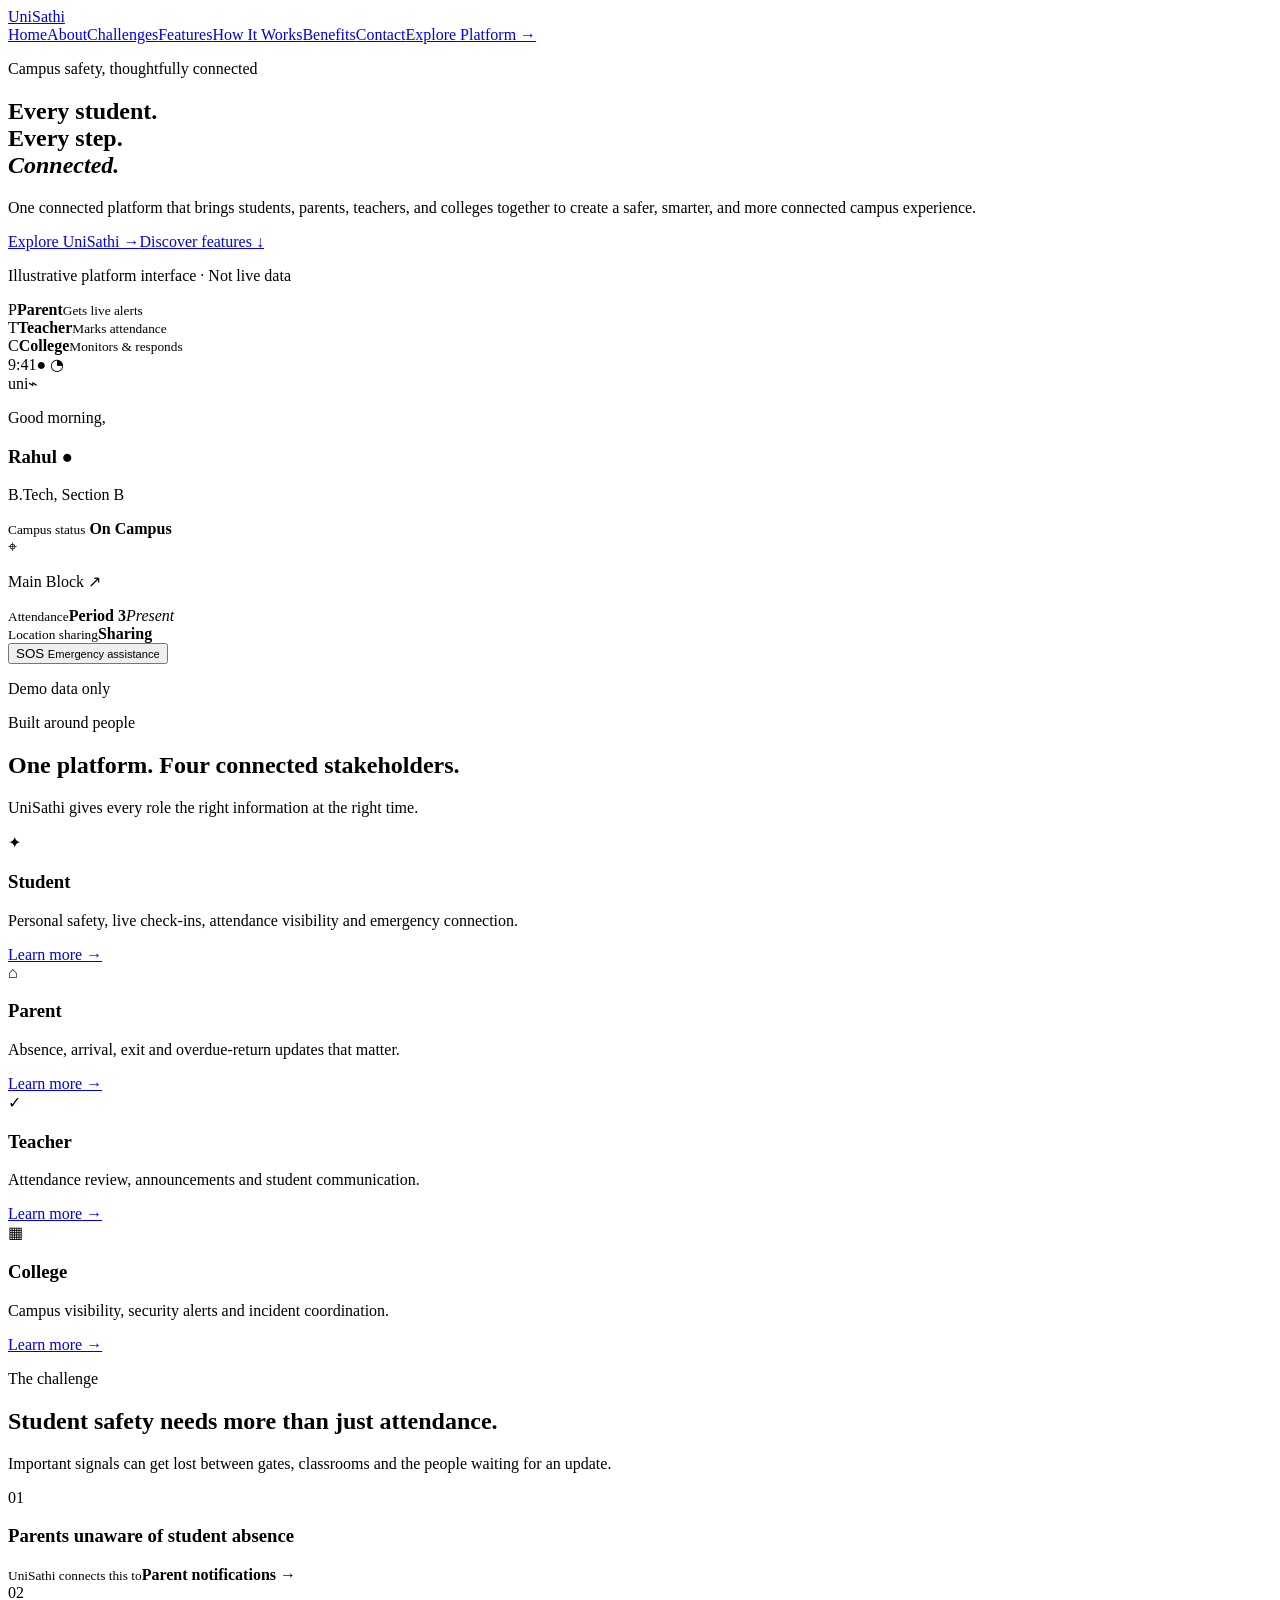
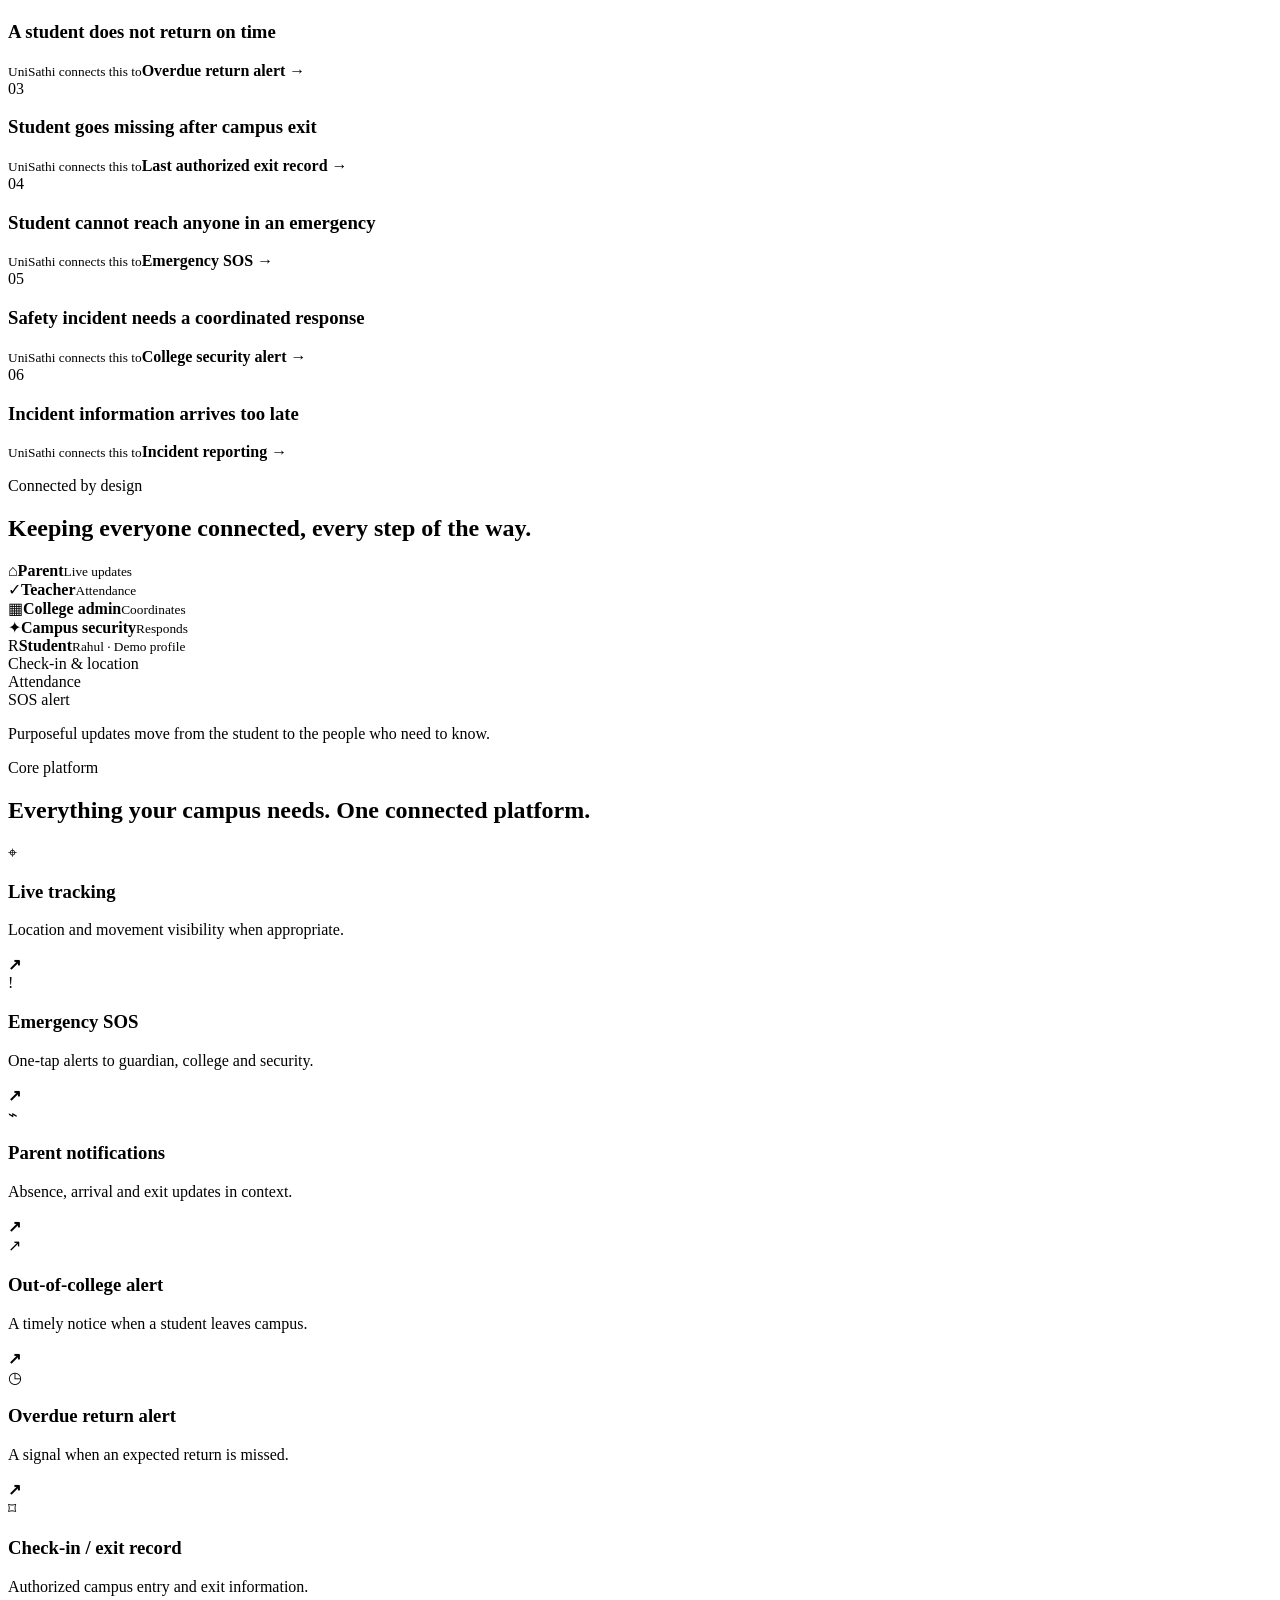
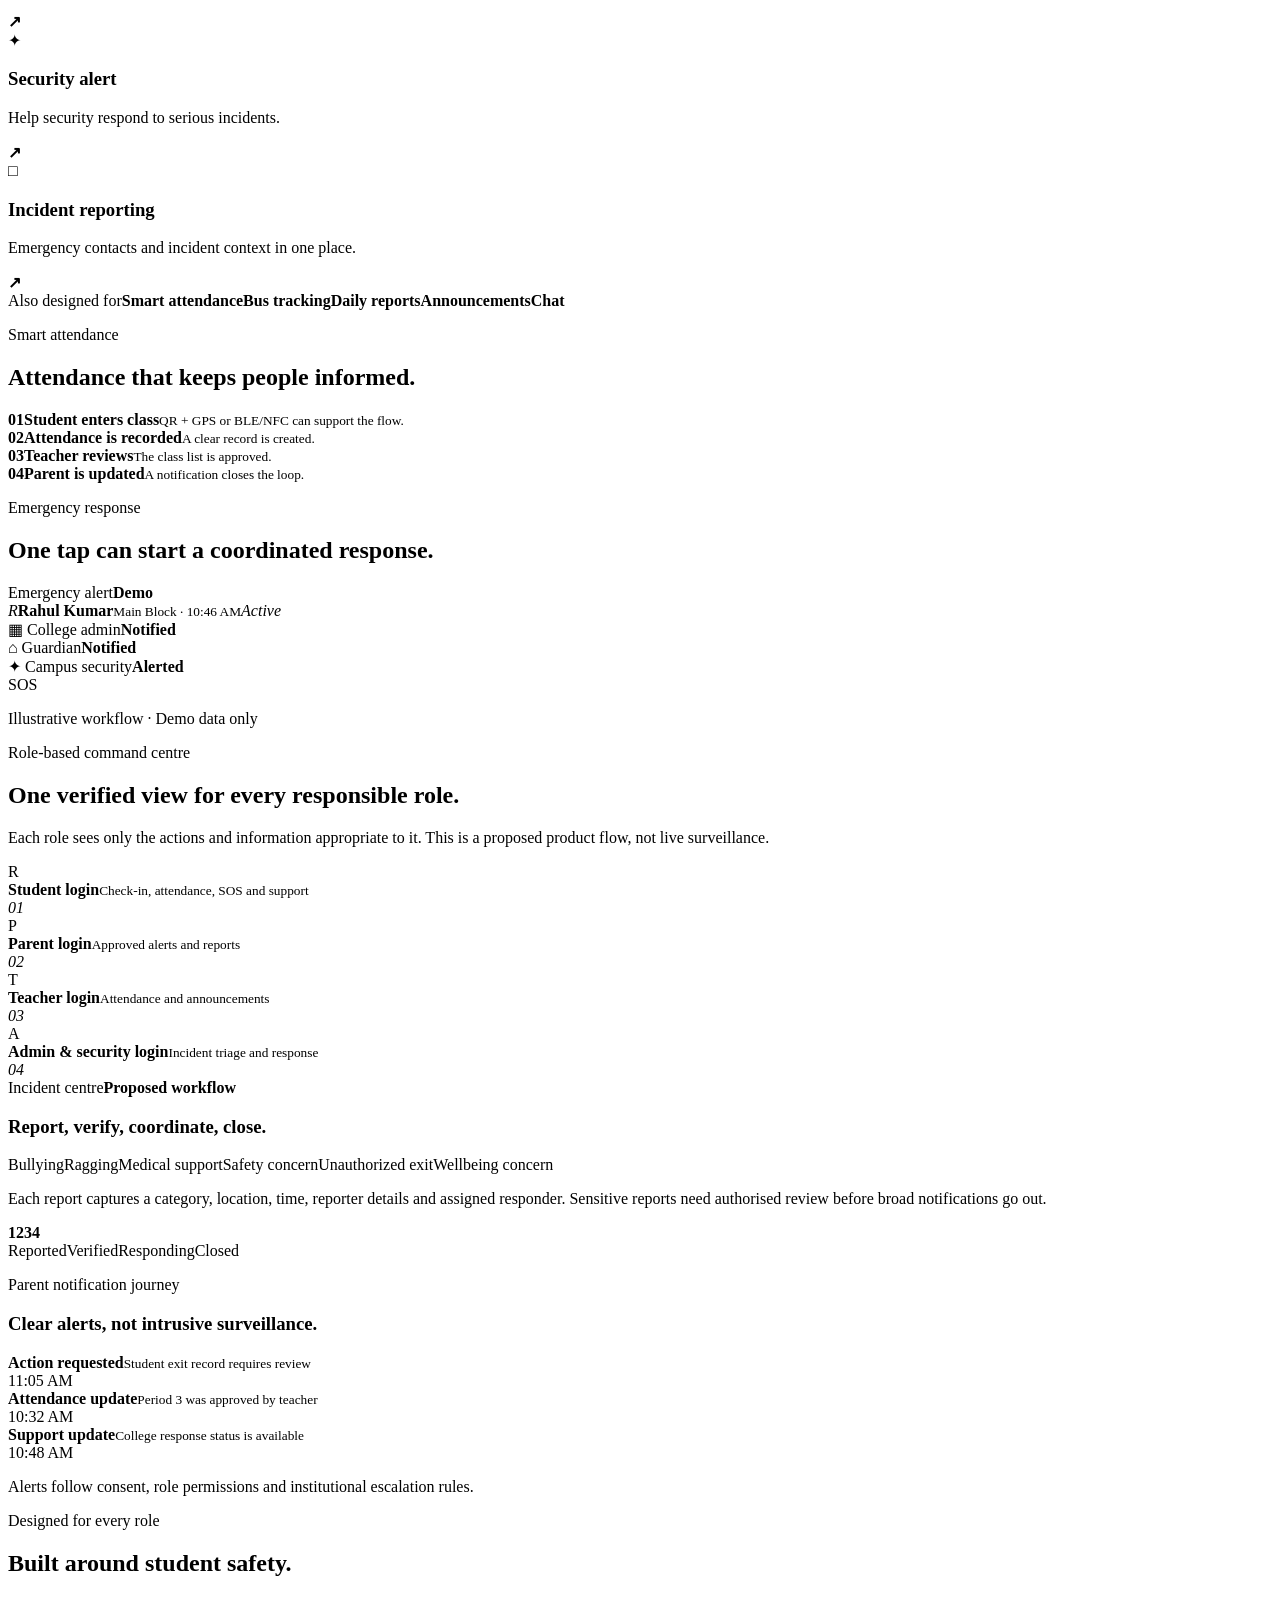
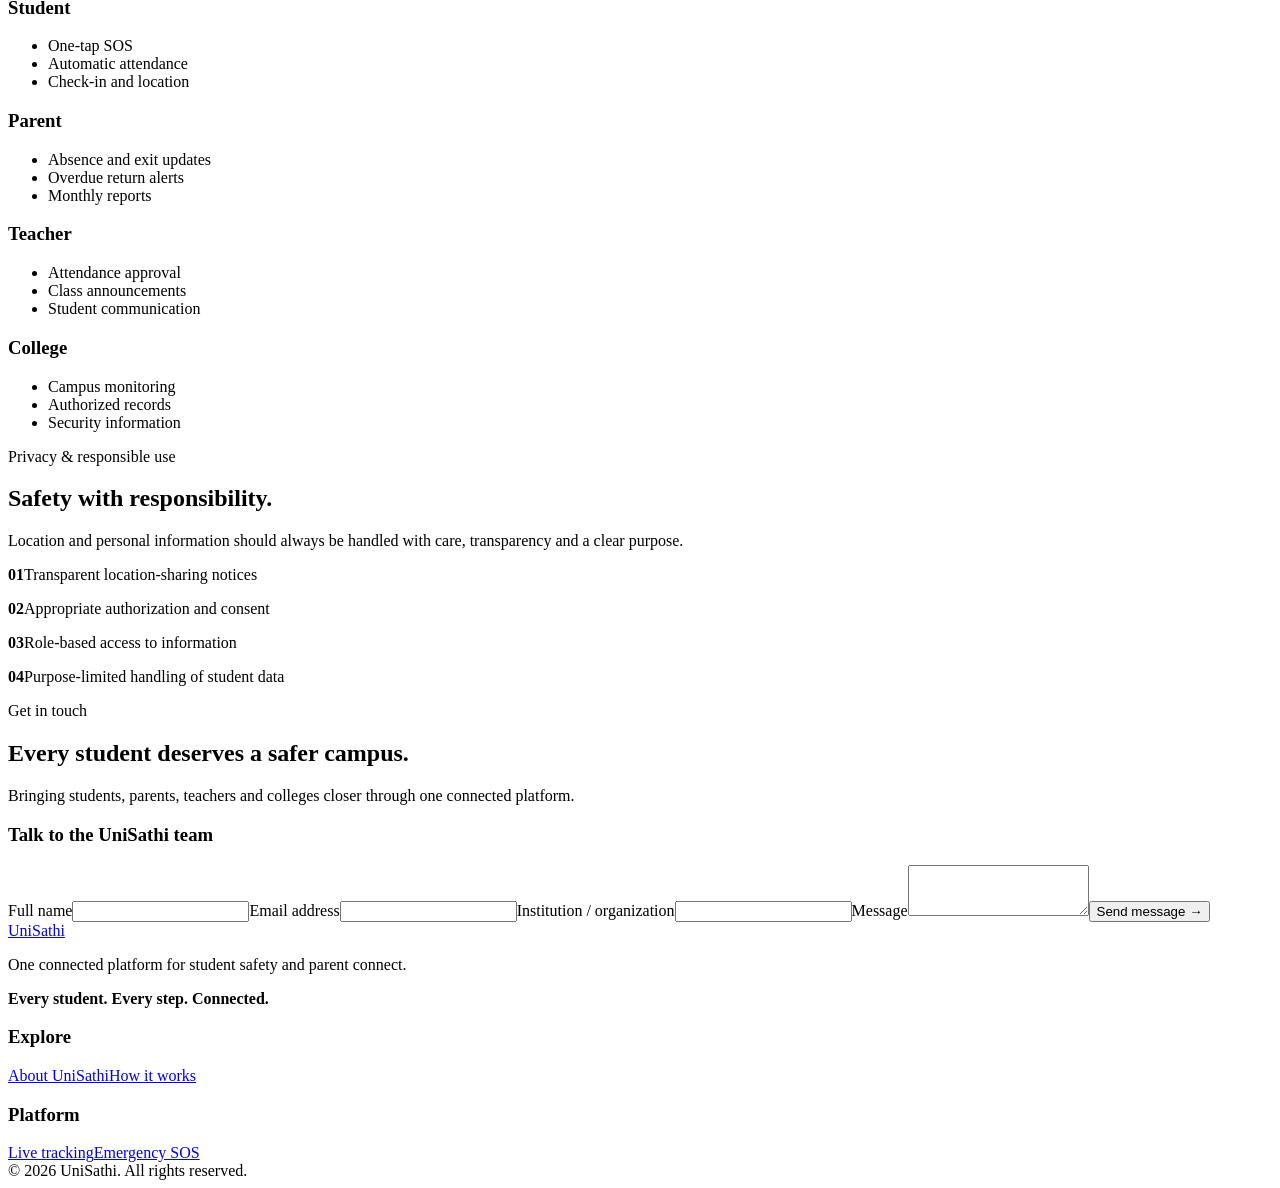
==== unisathi-preview.html @ ad258ca0 "Add unisathi-preview.html" ====
<!doctype html><html lang="en"><head><meta charset="utf-8"><meta name="viewport" content="width=device-width,initial-scale=1"><title>UniSathi — Product Preview</title><link rel="preconnect" href="https://fonts.googleapis.com"><link rel="stylesheet" href="https://fonts.googleapis.com/css2?family=DM+Sans:wght@400;500;600;700&family=Manrope:wght@600;700;800&display=swap"><link rel="stylesheet" href="unisathi/assets/css/main.css"></head><body>
<header class="site-header"><div class="nav-wrap"><a class="brand" href="#home"><span class="brand-mark"><i></i><i></i><i></i></span><span>Uni<span>Sathi</span></span></a><nav><a class="active" href="#home">Home</a><a href="#about">About</a><a href="#challenges">Challenges</a><a href="#features">Features</a><a href="#how-it-works">How It Works</a><a href="#benefits">Benefits</a><a href="#contact">Contact</a><a class="nav-cta" href="#features">Explore Platform →</a></nav></div></header>
<main id="home"><section class="hero section"><div class="hero-copy"><p class="eyebrow"><span></span>Campus safety, thoughtfully connected</p><h1>Every student.<br>Every step.<br><em>Connected.</em></h1><p class="lead">One connected platform that brings students, parents, teachers, and colleges together to create a safer, smarter, and more connected campus experience.</p><div class="actions"><a class="button button-primary" href="#how-it-works">Explore UniSathi →</a><a class="text-link" href="#features">Discover features ↓</a></div><p class="demo-note">Illustrative platform interface · Not live data</p></div><div class="hero-visual"><div class="orb orb-one"></div><div class="orb orb-two"></div><div class="stakeholder stakeholder-parent"><span class="avatar parent-avatar">P</span><span><b>Parent</b><small>Gets live alerts</small></span><i></i></div><div class="stakeholder stakeholder-teacher"><span class="avatar teacher-avatar">T</span><span><b>Teacher</b><small>Marks attendance</small></span><i></i></div><div class="stakeholder stakeholder-college"><span class="avatar college-avatar">C</span><span><b>College</b><small>Monitors & responds</small></span><i></i></div><div class="phone"><div class="phone-bar"><span>9:41</span><span>● ◔</span></div><div class="phone-inner"><div class="app-head"><span class="mini-brand">uni</span><span class="notification">⌁</span></div><p class="muted">Good morning,</p><h3>Rahul <span>●</span></h3><p class="course">B.Tech, Section B</p><div class="campus-card"><div><small>Campus status</small><strong><i></i> On Campus</strong></div><span class="map-pin">⌖</span><p>Main Block <span>↗</span></p></div><div class="phone-row"><div><small>Attendance</small><b>Period 3</b><em>Present</em></div><div><small>Location sharing</small><b>Sharing</b><span class="toggle on"></span></div></div><button class="sos">SOS <small>Emergency assistance</small><i></i></button><p class="phone-foot">Demo data only</p></div></div></div></section>
<section id="about" class="section about"><div class="section-heading centered"><p class="eyebrow"><span></span>Built around people</p><h2>One platform. Four connected stakeholders.</h2><p>UniSathi gives every role the right information at the right time.</p></div><div class="stakeholder-grid"><article class="role-card"><span class="role-icon">✦</span><h3>Student</h3><p>Personal safety, live check-ins, attendance visibility and emergency connection.</p><a href="#features">Learn more →</a></article><article class="role-card"><span class="role-icon">⌂</span><h3>Parent</h3><p>Absence, arrival, exit and overdue-return updates that matter.</p><a href="#features">Learn more →</a></article><article class="role-card"><span class="role-icon">✓</span><h3>Teacher</h3><p>Attendance review, announcements and student communication.</p><a href="#features">Learn more →</a></article><article class="role-card"><span class="role-icon">▦</span><h3>College</h3><p>Campus visibility, security alerts and incident coordination.</p><a href="#features">Learn more →</a></article></div></section>
<section id="challenges" class="section challenges"><div class="section-heading"><p class="eyebrow"><span></span>The challenge</p><h2>Student safety needs more than just attendance.</h2><p>Important signals can get lost between gates, classrooms and the people waiting for an update.</p></div><div class="challenge-grid"><article class="challenge-card"><span>01</span><h3>Parents unaware of student absence</h3><div><small>UniSathi connects this to</small><b>Parent notifications →</b></div></article><article class="challenge-card"><span>02</span><h3>A student does not return on time</h3><div><small>UniSathi connects this to</small><b>Overdue return alert →</b></div></article><article class="challenge-card"><span>03</span><h3>Student goes missing after campus exit</h3><div><small>UniSathi connects this to</small><b>Last authorized exit record →</b></div></article><article class="challenge-card"><span>04</span><h3>Student cannot reach anyone in an emergency</h3><div><small>UniSathi connects this to</small><b>Emergency SOS →</b></div></article><article class="challenge-card"><span>05</span><h3>Safety incident needs a coordinated response</h3><div><small>UniSathi connects this to</small><b>College security alert →</b></div></article><article class="challenge-card"><span>06</span><h3>Incident information arrives too late</h3><div><small>UniSathi connects this to</small><b>Incident reporting →</b></div></article></div></section>
<section id="how-it-works" class="section workflow"><div class="section-heading centered"><p class="eyebrow"><span></span>Connected by design</p><h2>Keeping everyone connected, every step of the way.</h2></div><div class="workflow-map"><div class="flow-lines"><i></i><i></i><i></i><i></i></div><div class="workflow-node parent-node"><span>⌂</span><b>Parent</b><small>Live updates</small></div><div class="workflow-node teacher-node"><span>✓</span><b>Teacher</b><small>Attendance</small></div><div class="workflow-node college-node"><span>▦</span><b>College admin</b><small>Coordinates</small></div><div class="workflow-node security-node"><span>✦</span><b>Campus security</b><small>Responds</small></div><div class="student-node"><span>R</span><b>Student</b><small>Rahul · Demo profile</small></div><div class="flow-label label-one">Check-in & location</div><div class="flow-label label-two">Attendance</div><div class="flow-label label-three">SOS alert</div></div><p class="map-caption">Purposeful updates move from the student to the people who need to know.</p></section>
<section id="features" class="section features"><div class="section-heading"><p class="eyebrow"><span></span>Core platform</p><h2>Everything your campus needs. One connected platform.</h2></div><div class="feature-grid"><article class="feature-card"><span class="feature-icon">⌖</span><h3>Live tracking</h3><p>Location and movement visibility when appropriate.</p><b>↗</b></article><article class="feature-card"><span class="feature-icon">!</span><h3>Emergency SOS</h3><p>One-tap alerts to guardian, college and security.</p><b>↗</b></article><article class="feature-card"><span class="feature-icon">⌁</span><h3>Parent notifications</h3><p>Absence, arrival and exit updates in context.</p><b>↗</b></article><article class="feature-card"><span class="feature-icon">↗</span><h3>Out-of-college alert</h3><p>A timely notice when a student leaves campus.</p><b>↗</b></article><article class="feature-card"><span class="feature-icon">◷</span><h3>Overdue return alert</h3><p>A signal when an expected return is missed.</p><b>↗</b></article><article class="feature-card"><span class="feature-icon">⌑</span><h3>Check-in / exit record</h3><p>Authorized campus entry and exit information.</p><b>↗</b></article><article class="feature-card"><span class="feature-icon">✦</span><h3>Security alert</h3><p>Help security respond to serious incidents.</p><b>↗</b></article><article class="feature-card"><span class="feature-icon">□</span><h3>Incident reporting</h3><p>Emergency contacts and incident context in one place.</p><b>↗</b></article></div><div class="capabilities"><span>Also designed for</span><b>Smart attendance</b><b>Bus tracking</b><b>Daily reports</b><b>Announcements</b><b>Chat</b></div></section>
<section class="section dual"><article class="attendance-panel"><p class="eyebrow"><span></span>Smart attendance</p><h2>Attendance that keeps people informed.</h2><div class="attendance-steps"><div><b>01</b><span><strong>Student enters class</strong><small>QR + GPS or BLE/NFC can support the flow.</small></span></div><div><b>02</b><span><strong>Attendance is recorded</strong><small>A clear record is created.</small></span></div><div><b>03</b><span><strong>Teacher reviews</strong><small>The class list is approved.</small></span></div><div><b>04</b><span><strong>Parent is updated</strong><small>A notification closes the loop.</small></span></div></div></article><article class="sos-panel"><p class="eyebrow light"><span></span>Emergency response</p><h2>One tap can start a coordinated response.</h2><div class="emergency-dashboard"><div class="dashboard-top"><span>Emergency alert</span><b>Demo</b></div><div class="alert-person"><i>R</i><span><b>Rahul Kumar</b><small>Main Block · 10:46 AM</small></span><em>Active</em></div><div class="response-row"><span>▦ College admin</span><b>Notified</b></div><div class="response-row"><span>⌂ Guardian</span><b>Notified</b></div><div class="response-row"><span>✦ Campus security</span><b>Alerted</b></div></div><div class="sos-round">SOS<div></div></div><p>Illustrative workflow · Demo data only</p></article></section>
<section class="section command-centre"><div class="section-heading"><p class="eyebrow"><span></span>Role-based command centre</p><h2>One verified view for every responsible role.</h2><p>Each role sees only the actions and information appropriate to it. This is a proposed product flow, not live surveillance.</p></div><div class="login-roles"><article><span class="login-avatar student">R</span><div><b>Student login</b><small>Check-in, attendance, SOS and support</small></div><em>01</em></article><article><span class="login-avatar parent">P</span><div><b>Parent login</b><small>Approved alerts and reports</small></div><em>02</em></article><article><span class="login-avatar teacher">T</span><div><b>Teacher login</b><small>Attendance and announcements</small></div><em>03</em></article><article><span class="login-avatar admin">A</span><div><b>Admin & security login</b><small>Incident triage and response</small></div><em>04</em></article></div><div class="incident-layout"><article class="incident-panel"><div class="panel-label"><span>Incident centre</span><b>Proposed workflow</b></div><h3>Report, verify, coordinate, close.</h3><div class="incident-types"><span>Bullying</span><span>Ragging</span><span>Medical support</span><span>Safety concern</span><span>Unauthorized exit</span><span>Wellbeing concern</span></div><p>Each report captures a category, location, time, reporter details and assigned responder. Sensitive reports need authorised review before broad notifications go out.</p><div class="status-track"><b>1</b><i></i><b>2</b><i></i><b>3</b><i></i><b>4</b></div><div class="status-labels"><span>Reported</span><span>Verified</span><span>Responding</span><span>Closed</span></div></article><article class="notify-panel"><p class="eyebrow"><span></span>Parent notification journey</p><h3>Clear alerts, not intrusive surveillance.</h3><div class="notification-card"><span class="alert-dot"></span><div><b>Action requested</b><small>Student exit record requires review</small></div><time>11:05 AM</time></div><div class="notification-card"><span class="alert-dot blue"></span><div><b>Attendance update</b><small>Period 3 was approved by teacher</small></div><time>10:32 AM</time></div><div class="notification-card"><span class="alert-dot orange"></span><div><b>Support update</b><small>College response status is available</small></div><time>10:48 AM</time></div><p class="inline-note">Alerts follow consent, role permissions and institutional escalation rules.</p></article></div></section>
<section id="benefits" class="section benefits"><div class="section-heading"><p class="eyebrow"><span></span>Designed for every role</p><h2>Built around student safety.</h2></div><div class="benefit-grid"><article><h3>Student</h3><ul><li>One-tap SOS</li><li>Automatic attendance</li><li>Check-in and location</li></ul></article><article><h3>Parent</h3><ul><li>Absence and exit updates</li><li>Overdue return alerts</li><li>Monthly reports</li></ul></article><article><h3>Teacher</h3><ul><li>Attendance approval</li><li>Class announcements</li><li>Student communication</li></ul></article><article><h3>College</h3><ul><li>Campus monitoring</li><li>Authorized records</li><li>Security information</li></ul></article></div></section>
<section class="section privacy"><div><p class="eyebrow"><span></span>Privacy & responsible use</p><h2>Safety with responsibility.</h2><p>Location and personal information should always be handled with care, transparency and a clear purpose.</p></div><div class="privacy-list"><p><b>01</b>Transparent location-sharing notices</p><p><b>02</b>Appropriate authorization and consent</p><p><b>03</b>Role-based access to information</p><p><b>04</b>Purpose-limited handling of student data</p></div></section>
<section id="contact" class="section contact"><div class="contact-intro"><p class="eyebrow light"><span></span>Get in touch</p><h2>Every student deserves a safer campus.</h2><p>Bringing students, parents, teachers and colleges closer through one connected platform.</p><div class="contact-circles"><i></i><i></i><i></i></div></div><form class="contact-form"><h3>Talk to the UniSathi team</h3><label>Full name<input type="text"></label><label>Email address<input type="email"></label><label>Institution / organization<input type="text"></label><label>Message<textarea rows="3"></textarea></label><button class="button button-primary" type="button">Send message →</button></form></section></main>
<footer class="site-footer"><div class="footer-grid"><div><a class="brand" href="#home"><span class="brand-mark"><i></i><i></i><i></i></span><span>Uni<span>Sathi</span></span></a><p>One connected platform for student safety and parent connect.</p><strong>Every student. Every step. Connected.</strong></div><div><h3>Explore</h3><a href="#about">About UniSathi</a><a href="#how-it-works">How it works</a></div><div><h3>Platform</h3><a href="#features">Live tracking</a><a href="#features">Emergency SOS</a></div></div><div class="footer-bottom">© 2026 UniSathi. All rights reserved.</div></footer>
<script>document.querySelectorAll('a[href^="#"]').forEach(a=>a.addEventListener('click',e=>{const target=document.querySelector(a.getAttribute('href'));if(target){e.preventDefault();target.scrollIntoView({behavior:'smooth'})}}));</script></body></html>
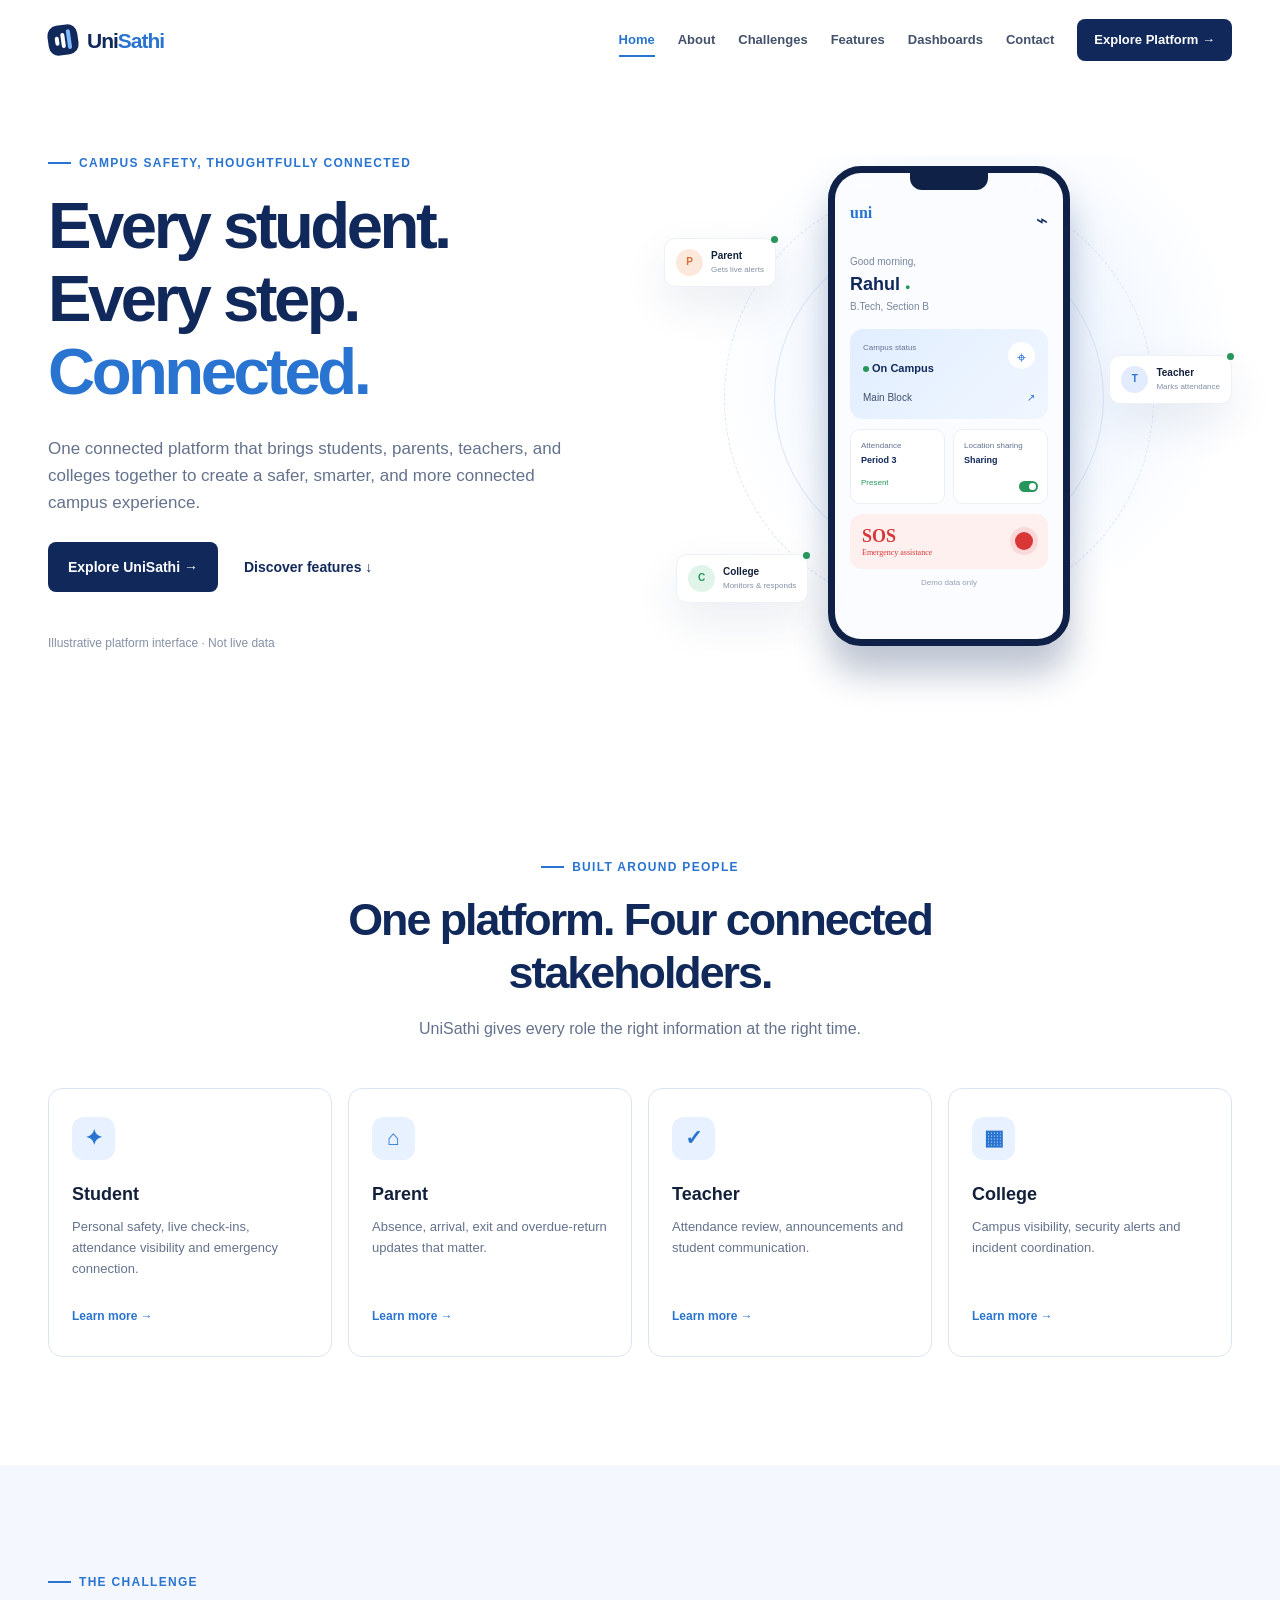
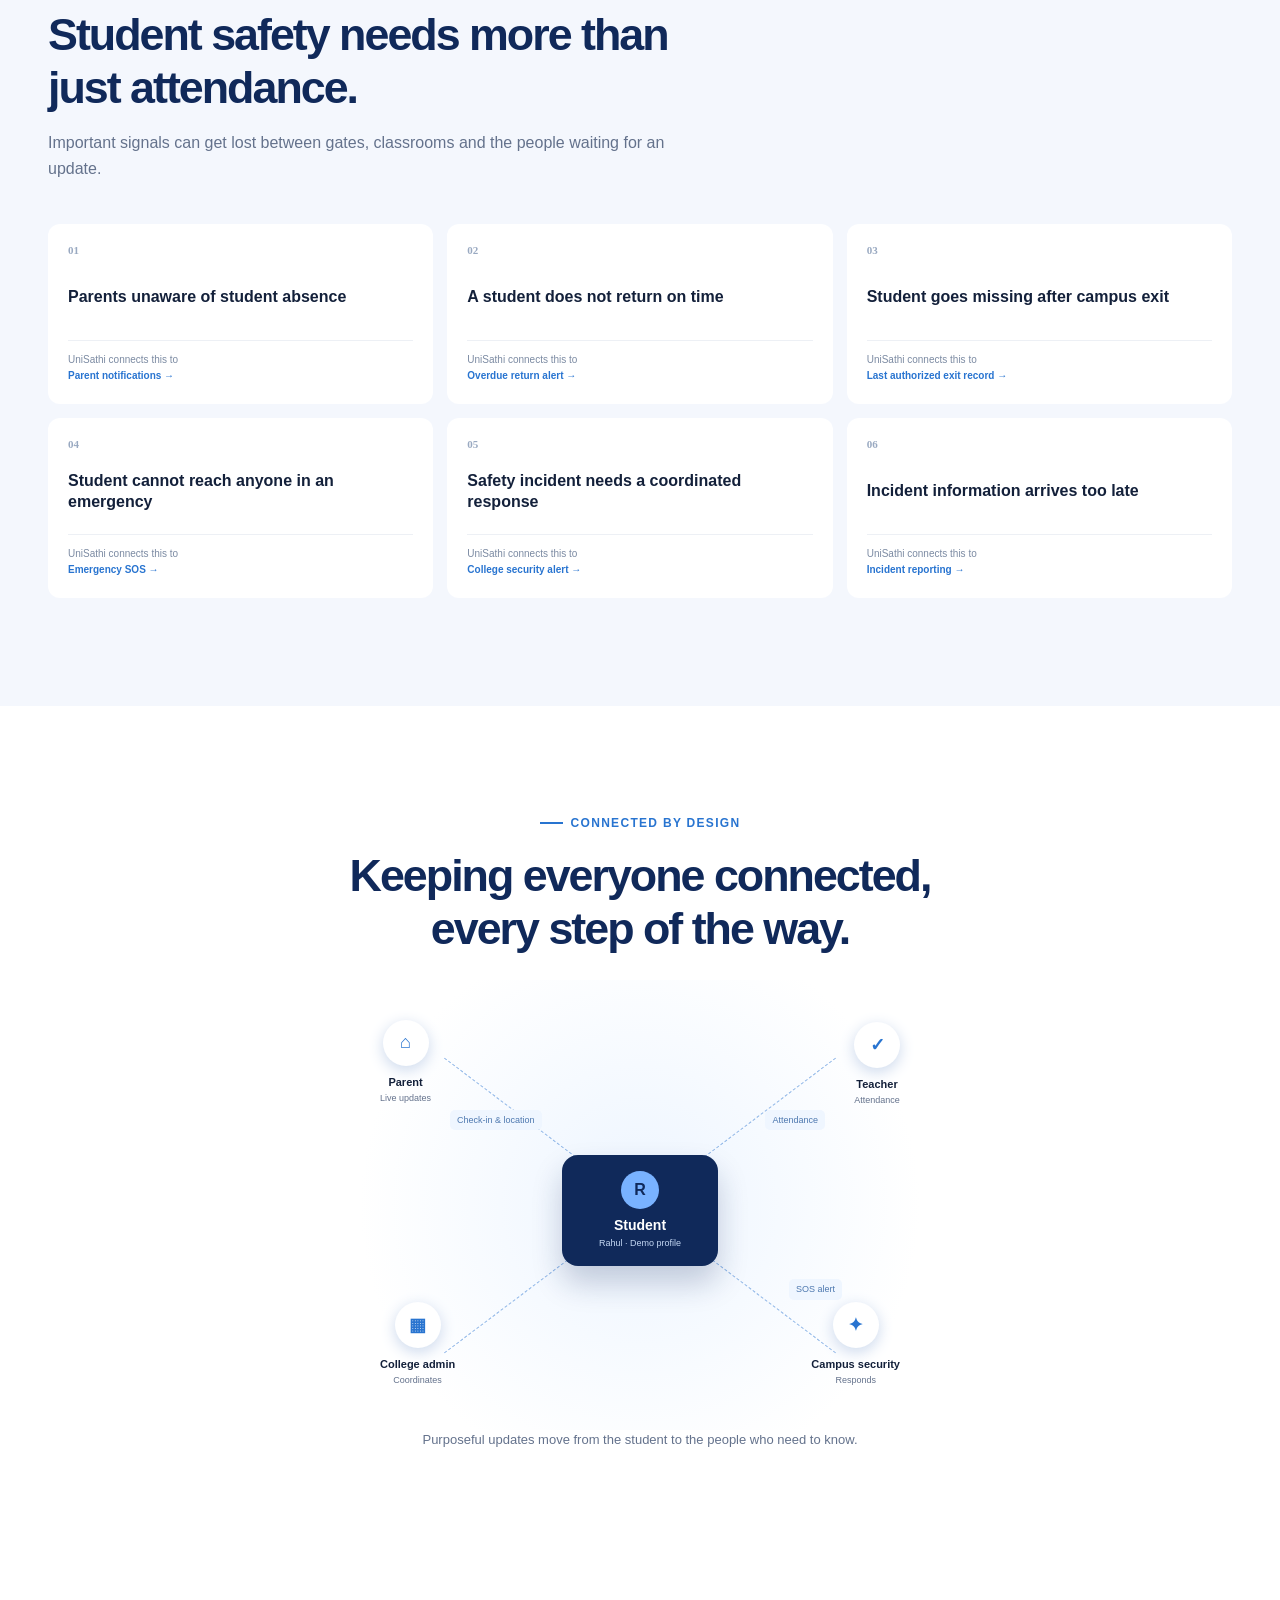
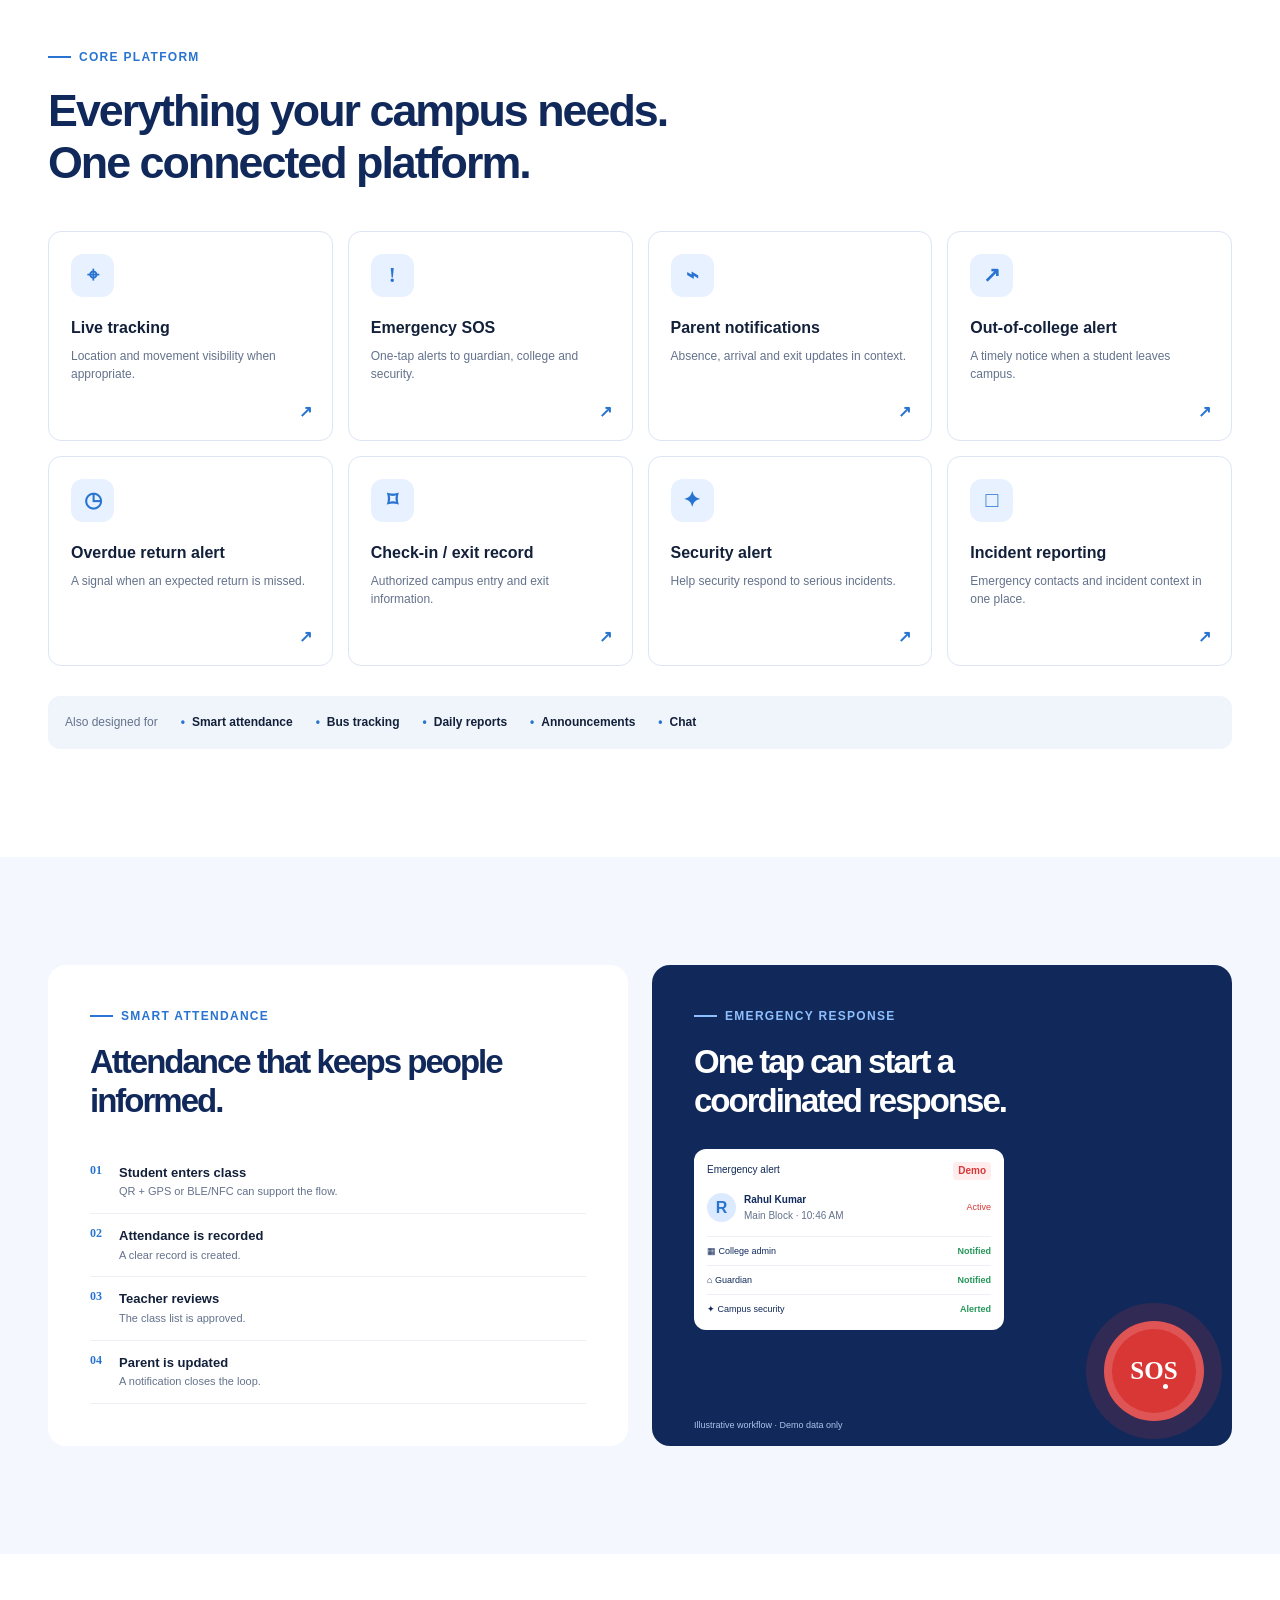
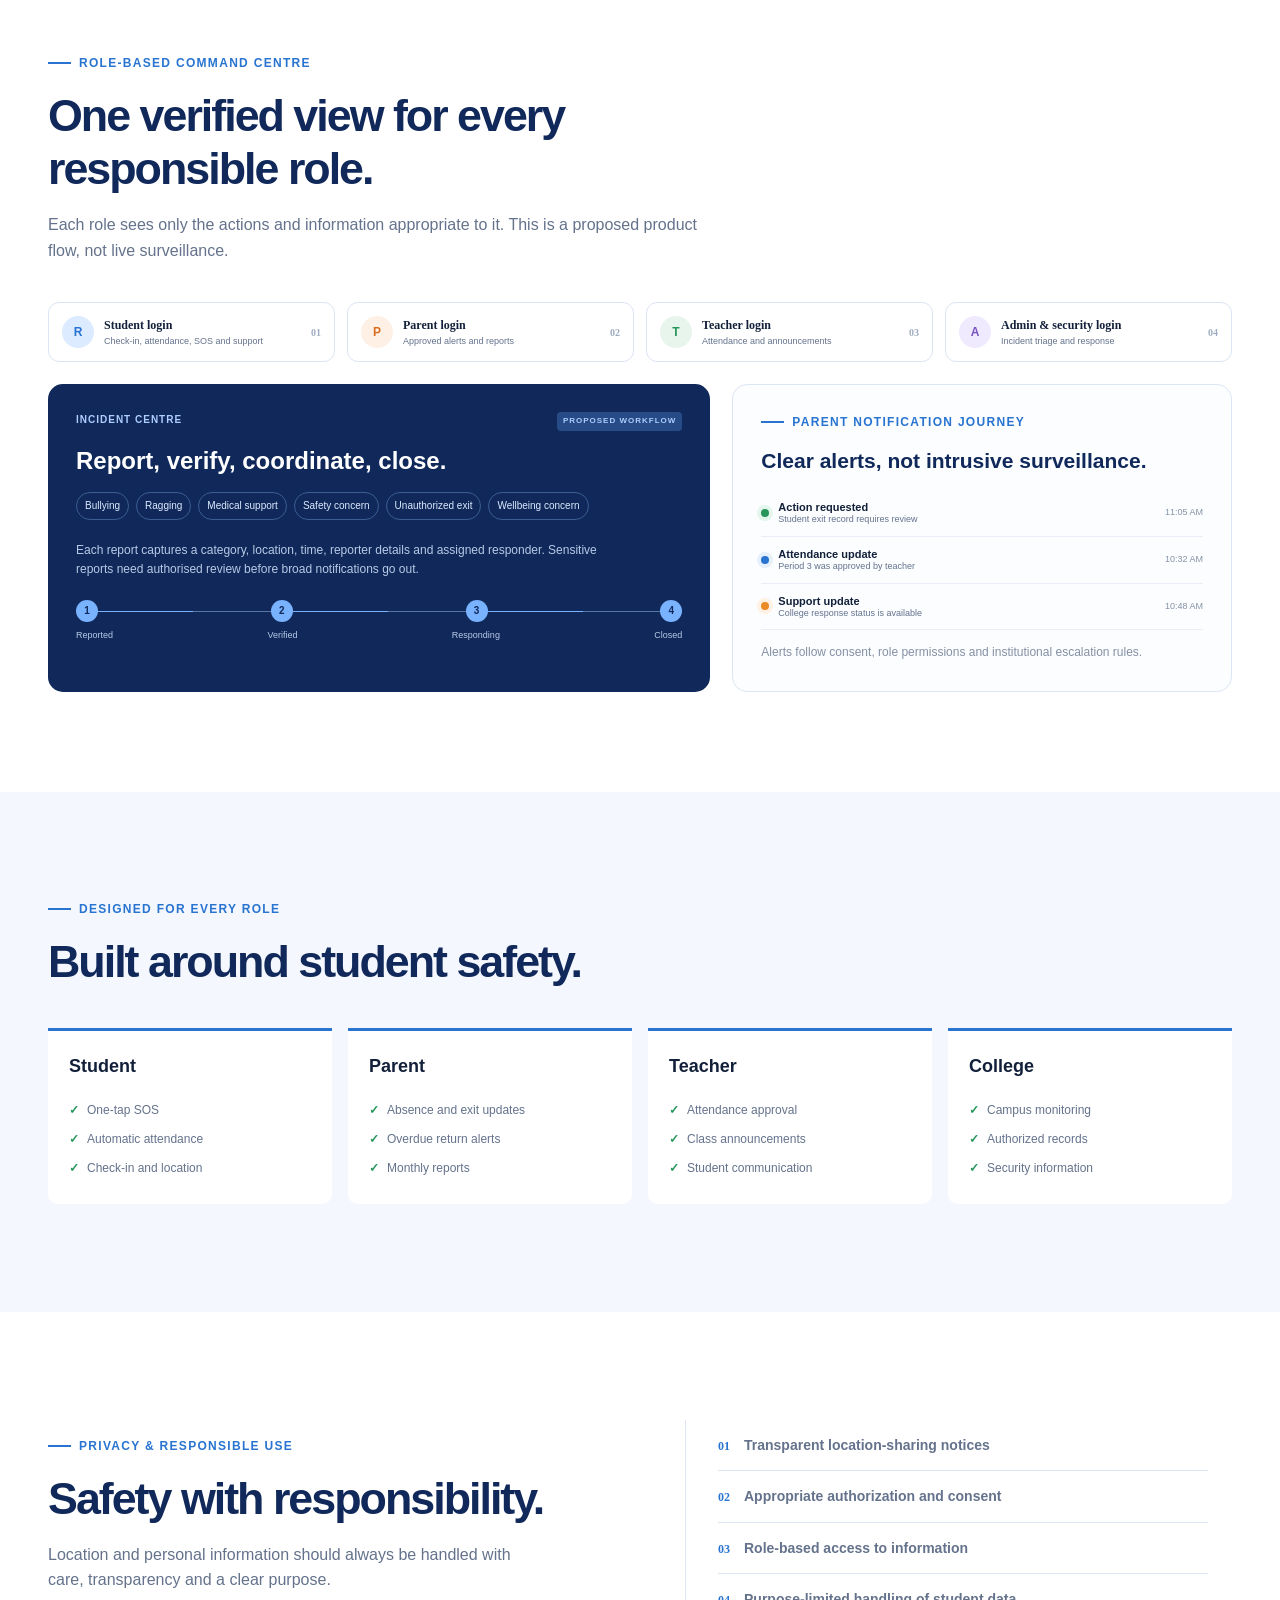
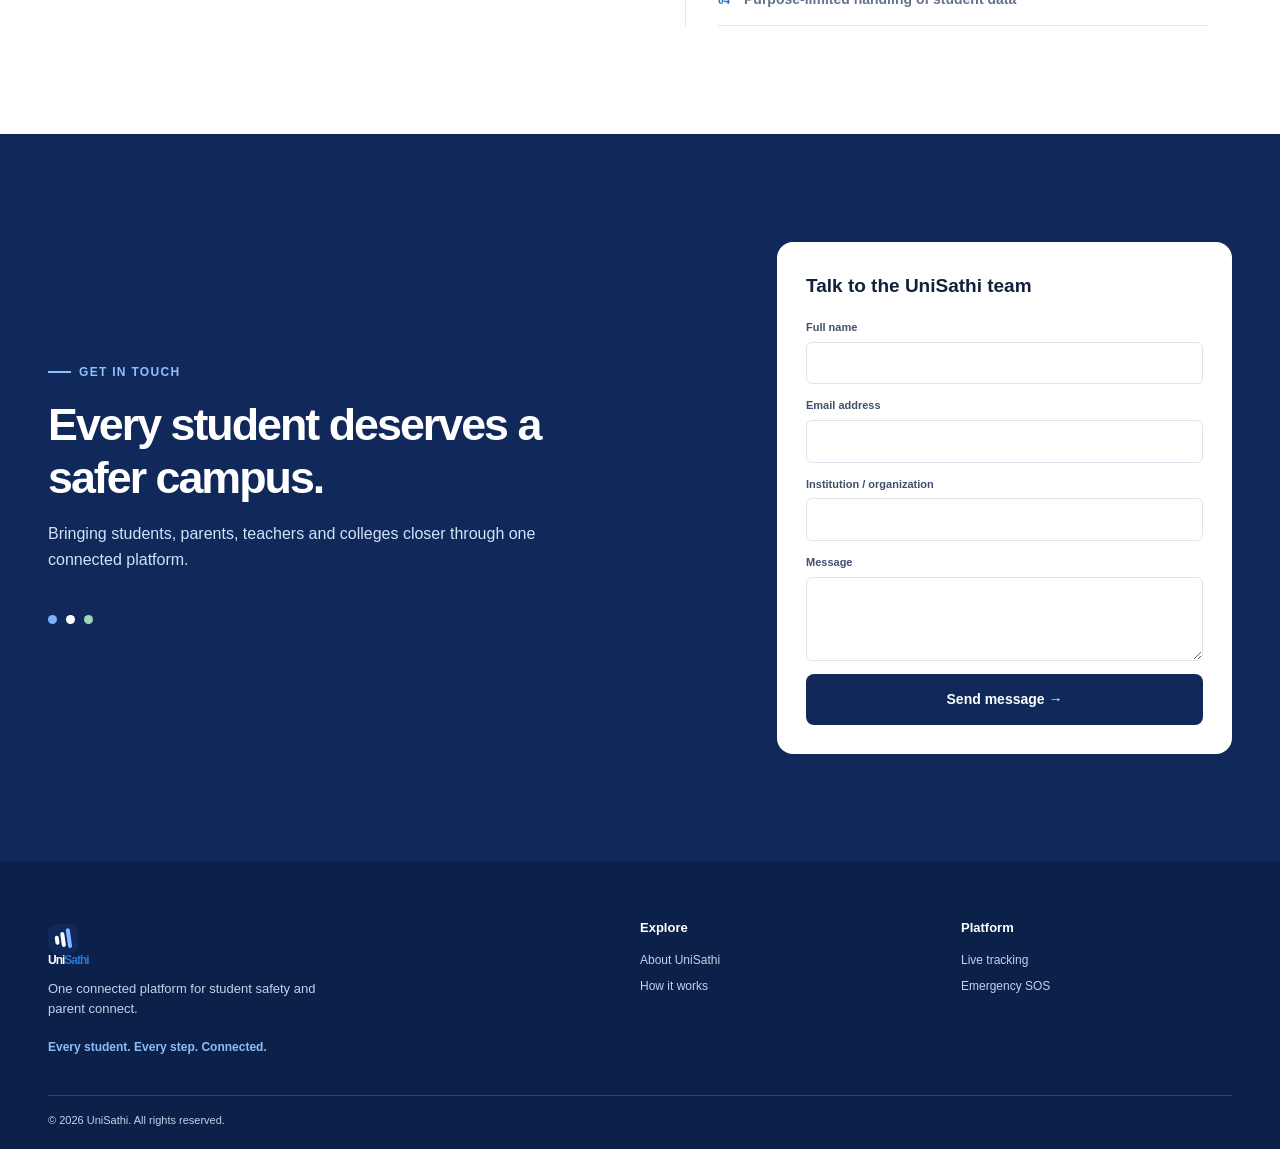
==== commit a2b2abc5: "Enhance unisathi-preview.html" ====
--- a/unisathi-preview.html
+++ b/unisathi-preview.html
@@ -1,5 +1,5 @@
 <!doctype html><html lang="en"><head><meta charset="utf-8"><meta name="viewport" content="width=device-width,initial-scale=1"><title>UniSathi — Product Preview</title><link rel="preconnect" href="https://fonts.googleapis.com"><link rel="stylesheet" href="https://fonts.googleapis.com/css2?family=DM+Sans:wght@400;500;600;700&family=Manrope:wght@600;700;800&display=swap"><link rel="stylesheet" href="unisathi/assets/css/main.css"></head><body>
-<header class="site-header"><div class="nav-wrap"><a class="brand" href="#home"><span class="brand-mark"><i></i><i></i><i></i></span><span>Uni<span>Sathi</span></span></a><nav><a class="active" href="#home">Home</a><a href="#about">About</a><a href="#challenges">Challenges</a><a href="#features">Features</a><a href="#how-it-works">How It Works</a><a href="#benefits">Benefits</a><a href="#contact">Contact</a><a class="nav-cta" href="#features">Explore Platform →</a></nav></div></header>
+<header class="site-header"><div class="nav-wrap"><a class="brand" href="#home"><span class="brand-mark"><i></i><i></i><i></i></span><span>Uni<span>Sathi</span></span></a><nav><a class="active" href="#home">Home</a><a href="#about">About</a><a href="#challenges">Challenges</a><a href="#features">Features</a><a href="dashboard-demo.html">Dashboards</a><a href="#contact">Contact</a><a class="nav-cta" href="dashboard-demo.html">Explore Platform →</a></nav></div></header>
 <main id="home"><section class="hero section"><div class="hero-copy"><p class="eyebrow"><span></span>Campus safety, thoughtfully connected</p><h1>Every student.<br>Every step.<br><em>Connected.</em></h1><p class="lead">One connected platform that brings students, parents, teachers, and colleges together to create a safer, smarter, and more connected campus experience.</p><div class="actions"><a class="button button-primary" href="#how-it-works">Explore UniSathi →</a><a class="text-link" href="#features">Discover features ↓</a></div><p class="demo-note">Illustrative platform interface · Not live data</p></div><div class="hero-visual"><div class="orb orb-one"></div><div class="orb orb-two"></div><div class="stakeholder stakeholder-parent"><span class="avatar parent-avatar">P</span><span><b>Parent</b><small>Gets live alerts</small></span><i></i></div><div class="stakeholder stakeholder-teacher"><span class="avatar teacher-avatar">T</span><span><b>Teacher</b><small>Marks attendance</small></span><i></i></div><div class="stakeholder stakeholder-college"><span class="avatar college-avatar">C</span><span><b>College</b><small>Monitors & responds</small></span><i></i></div><div class="phone"><div class="phone-bar"><span>9:41</span><span>● ◔</span></div><div class="phone-inner"><div class="app-head"><span class="mini-brand">uni</span><span class="notification">⌁</span></div><p class="muted">Good morning,</p><h3>Rahul <span>●</span></h3><p class="course">B.Tech, Section B</p><div class="campus-card"><div><small>Campus status</small><strong><i></i> On Campus</strong></div><span class="map-pin">⌖</span><p>Main Block <span>↗</span></p></div><div class="phone-row"><div><small>Attendance</small><b>Period 3</b><em>Present</em></div><div><small>Location sharing</small><b>Sharing</b><span class="toggle on"></span></div></div><button class="sos">SOS <small>Emergency assistance</small><i></i></button><p class="phone-foot">Demo data only</p></div></div></div></section>
 <section id="about" class="section about"><div class="section-heading centered"><p class="eyebrow"><span></span>Built around people</p><h2>One platform. Four connected stakeholders.</h2><p>UniSathi gives every role the right information at the right time.</p></div><div class="stakeholder-grid"><article class="role-card"><span class="role-icon">✦</span><h3>Student</h3><p>Personal safety, live check-ins, attendance visibility and emergency connection.</p><a href="#features">Learn more →</a></article><article class="role-card"><span class="role-icon">⌂</span><h3>Parent</h3><p>Absence, arrival, exit and overdue-return updates that matter.</p><a href="#features">Learn more →</a></article><article class="role-card"><span class="role-icon">✓</span><h3>Teacher</h3><p>Attendance review, announcements and student communication.</p><a href="#features">Learn more →</a></article><article class="role-card"><span class="role-icon">▦</span><h3>College</h3><p>Campus visibility, security alerts and incident coordination.</p><a href="#features">Learn more →</a></article></div></section>
 <section id="challenges" class="section challenges"><div class="section-heading"><p class="eyebrow"><span></span>The challenge</p><h2>Student safety needs more than just attendance.</h2><p>Important signals can get lost between gates, classrooms and the people waiting for an update.</p></div><div class="challenge-grid"><article class="challenge-card"><span>01</span><h3>Parents unaware of student absence</h3><div><small>UniSathi connects this to</small><b>Parent notifications →</b></div></article><article class="challenge-card"><span>02</span><h3>A student does not return on time</h3><div><small>UniSathi connects this to</small><b>Overdue return alert →</b></div></article><article class="challenge-card"><span>03</span><h3>Student goes missing after campus exit</h3><div><small>UniSathi connects this to</small><b>Last authorized exit record →</b></div></article><article class="challenge-card"><span>04</span><h3>Student cannot reach anyone in an emergency</h3><div><small>UniSathi connects this to</small><b>Emergency SOS →</b></div></article><article class="challenge-card"><span>05</span><h3>Safety incident needs a coordinated response</h3><div><small>UniSathi connects this to</small><b>College security alert →</b></div></article><article class="challenge-card"><span>06</span><h3>Incident information arrives too late</h3><div><small>UniSathi connects this to</small><b>Incident reporting →</b></div></article></div></section>
--- a/unisathi/assets/css/main.css
+++ b/unisathi/assets/css/main.css
@@ -0,0 +1,3 @@
+:root{--navy:#10295a;--deep:#173b78;--blue:#2874d0;--pale:#f4f7fd;--ink:#13203a;--muted:#64728c;--green:#26965b;--red:#d93636;--orange:#e98a27;--line:#dce5f3;--shadow:0 18px 45px rgba(20,52,104,.09)}*{box-sizing:border-box}html{scroll-behavior:smooth}body{margin:0;color:var(--ink);font:400 16px/1.6 'DM Sans',sans-serif;background:#fff}a{color:inherit;text-decoration:none}button,input,textarea{font:inherit}.screen-reader-text,.skip-link{position:absolute;overflow:hidden;width:1px;height:1px;clip:rect(0,0,0,0)}.skip-link:focus{width:auto;height:auto;clip:auto;z-index:1000;top:10px;left:10px;background:#fff;padding:10px}.site-header{height:80px;position:sticky;top:0;z-index:100;background:rgba(255,255,255,.88);backdrop-filter:blur(12px);transition:.25s}.site-header.scrolled{height:68px;box-shadow:0 2px 20px rgba(15,41,90,.08)}.nav-wrap{max-width:1240px;height:100%;display:flex;align-items:center;justify-content:space-between;margin:auto;padding:0 28px}.brand{display:inline-flex;align-items:center;gap:9px;color:var(--navy);font:800 21px/1 Manrope,sans-serif;letter-spacing:-1px}.brand>span:last-child span{color:var(--blue)}.brand-mark{width:30px;height:30px;border-radius:10px;background:var(--navy);position:relative;display:flex;align-items:center;justify-content:center;gap:2px;transform:rotate(-8deg)}.brand-mark i{display:block;width:4px;border-radius:5px;background:#fff}.brand-mark i:nth-child(1){height:9px}.brand-mark i:nth-child(2){height:15px}.brand-mark i:nth-child(3){height:20px;background:#7eb6ff}nav{display:flex;align-items:center;gap:23px;font-size:13px;font-weight:600;color:#43516c}nav>a{position:relative}nav>a:not(.nav-cta):after{content:'';position:absolute;left:0;right:0;bottom:-7px;height:2px;background:var(--blue);transform:scaleX(0);transition:.2s}nav>a.active,nav>a:hover{color:var(--blue)}nav>a.active:after,nav>a:hover:after{transform:scaleX(1)}.nav-cta,.button{display:inline-flex;align-items:center;justify-content:center;gap:14px;border-radius:8px;background:var(--navy);color:#fff;padding:11px 17px;transition:.2s}.nav-cta:hover,.button-primary:hover{background:var(--blue);transform:translateY(-2px)}.nav-cta:after{display:none}.menu-toggle{display:none;border:0;background:none}.section{max-width:1240px;margin:auto;padding:108px 28px}.hero{min-height:660px;padding-top:74px;display:grid;grid-template-columns:1fr 1fr;align-items:center;gap:48px}.eyebrow{margin:0 0 16px;color:var(--blue);font-weight:700;font-size:12px;text-transform:uppercase;letter-spacing:1.3px}.eyebrow span{display:inline-block;width:23px;height:2px;margin:0 8px 3px 0;background:currentColor}.hero h1,h2,h3{font-family:Manrope,sans-serif}.hero h1{color:var(--navy);font-size:clamp(42px,5.1vw,70px);line-height:1.12;letter-spacing:-3.5px;margin:0}.hero h1 em{font-style:normal;color:var(--blue)}.lead{max-width:550px;color:var(--muted);font-size:17px;margin:26px 0}.actions{display:flex;align-items:center;gap:26px}.button{border:0;cursor:pointer;font-weight:700;font-size:14px;padding:14px 20px}.text-link{font-size:14px;font-weight:700;color:var(--navy)}.text-link b,.button b{font-size:18px}.demo-note,.inline-note,.demo-scenario{font-size:12px;color:#8490a4}.hero .demo-note{margin-top:42px}.hero-visual{height:510px;position:relative;background:radial-gradient(circle at 55% 40%,#e5f0ff 0,rgba(244,247,253,0) 61%)}.orb{position:absolute;border:1px solid #d7e6fb;border-radius:50%}.orb-one{width:330px;height:330px;top:78px;left:110px}.orb-two{width:430px;height:430px;top:28px;left:60px;border-style:dashed}.phone{width:242px;height:480px;background:#102147;border:7px solid #102147;border-radius:33px;position:absolute;top:11px;left:calc(50% - 120px);z-index:3;box-shadow:0 28px 35px rgba(16,41,90,.27)}.phone:before{content:'';position:absolute;z-index:1;top:0;left:75px;width:78px;height:17px;background:#102147;border-radius:0 0 12px 12px}.phone-inner{height:100%;border-radius:26px;background:#fbfcff;padding:18px 15px}.phone-bar{position:absolute;z-index:2;top:6px;left:20px;right:20px;color:#fff;font-size:8px;display:flex;justify-content:space-between}.app-head{display:flex;justify-content:space-between;margin:13px 0 18px}.mini-brand{font:800 16px Manrope;color:var(--blue)}.notification{font-size:20px;color:var(--navy)}.phone .muted,.course{font-size:10px;color:#78869d;margin:0}.phone h3{font-size:18px;margin:0;color:var(--navy)}.phone h3 span{font-size:9px;color:var(--green)}.course{margin-bottom:14px}.campus-card{border-radius:13px;background:linear-gradient(135deg,#e1eeff,#f0f6ff);padding:13px;position:relative}.campus-card small,.phone-row small{display:block;font-size:8px;color:#637292}.campus-card strong{font-size:11px;color:var(--navy)}.campus-card strong i{display:inline-block;width:6px;height:6px;border-radius:50%;background:var(--green)}.campus-card p{font-size:10px;margin:10px 0 0;color:#42516d}.campus-card p span{float:right;color:var(--blue)}.map-pin{position:absolute;right:13px;top:13px;width:27px;height:27px;border-radius:50%;background:#fff;color:var(--blue);text-align:center;padding-top:3px}.phone-row{display:grid;grid-template-columns:1fr 1fr;gap:8px;margin:10px 0}.phone-row>div{padding:10px;background:#fff;border:1px solid #ebeff6;border-radius:10px;position:relative}.phone-row b{font-size:9px;color:var(--navy);display:block}.phone-row em{font-style:normal;font-size:8px;color:var(--green)}.toggle{position:absolute;right:9px;bottom:11px;width:19px;height:11px;background:#c9d3e0;border-radius:8px}.toggle:after{content:'';position:absolute;width:7px;height:7px;top:2px;left:2px;border-radius:50%;background:#fff}.toggle.on{background:var(--green)}.toggle.on:after{left:10px}.sos{width:100%;border:0;border-radius:12px;background:#fff0f0;color:var(--red);font:bold 18px Manrope;padding:12px;position:relative;text-align:left}.sos small{display:block;font:8px 'DM Sans';margin-top:1px}.sos i{width:18px;height:18px;position:absolute;right:15px;top:18px;border-radius:50%;background:var(--red);box-shadow:0 0 0 5px rgba(217,54,54,.12);animation:pulse 2s infinite}.phone-foot{text-align:center;font-size:8px;color:#94a0b4}.stakeholder{position:absolute;z-index:5;display:flex;align-items:center;gap:8px;padding:9px 11px;background:#fff;border:1px solid #edf1f7;border-radius:11px;box-shadow:var(--shadow);font-size:10px}.stakeholder b,.stakeholder small{display:block}.stakeholder small{color:#8390a5;font-size:8px}.stakeholder i{position:absolute;width:7px;height:7px;border-radius:50%;right:-3px;top:-3px;background:var(--green)}.avatar{width:27px;height:27px;border-radius:50%;padding-top:5px;text-align:center;font-weight:bold}.parent-avatar{background:#fde9db;color:#d56d34}.teacher-avatar{background:#e3ebff;color:var(--blue)}.college-avatar{background:#e0f4ea;color:var(--green)}.stakeholder-parent{left:0;top:83px}.stakeholder-teacher{right:0;top:200px}.stakeholder-college{left:12px;bottom:62px}.connector{position:absolute;border-top:1px dashed #9ec1ef;width:118px;transform-origin:left;z-index:1}.c-parent{left:112px;top:126px;transform:rotate(22deg)}.c-teacher{right:108px;top:245px;transform:rotate(163deg)}.c-college{left:130px;bottom:110px;transform:rotate(-25deg)}.section-heading{max-width:650px}.section-heading h2,.privacy h2,.dual h2,.contact h2{font-size:clamp(30px,3.5vw,46px);line-height:1.18;letter-spacing:-2px;color:var(--navy);margin:0 0 17px}.section-heading>p:last-child{color:var(--muted);margin:0}.centered{text-align:center;margin:0 auto}.about{padding-top:84px}.stakeholder-grid{display:grid;grid-template-columns:repeat(4,1fr);gap:16px;margin-top:47px}.role-card{padding:28px 23px;border:1px solid var(--line);border-radius:14px;transition:.25s;background:#fff}.role-card:hover,.feature-card:hover{transform:translateY(-6px);box-shadow:var(--shadow);border-color:#c9dcf7}.role-icon,.feature-icon{display:grid;place-items:center;width:43px;height:43px;border-radius:12px;background:#e8f1ff;color:var(--blue);font:bold 21px Manrope}.role-card h3{margin:20px 0 8px;font-size:18px}.role-card p{font-size:13px;color:var(--muted);min-height:85px;margin:0}.role-card a{font-size:12px;font-weight:bold;color:var(--blue)}.challenges{max-width:none;background:var(--pale);padding-left:max(28px,calc((100vw - 1184px)/2));padding-right:max(28px,calc((100vw - 1184px)/2))}.challenge-grid{display:grid;grid-template-columns:repeat(3,1fr);gap:14px;margin-top:42px}.challenge-card{background:#fff;border-radius:12px;padding:20px;min-height:180px;display:flex;flex-direction:column;justify-content:space-between}.challenge-card>span{font:700 11px Manrope;color:#99a9c1}.challenge-card h3{font-size:16px;line-height:1.3;margin:14px 0}.challenge-card div{border-top:1px solid #edf0f5;padding-top:11px}.challenge-card small,.challenge-card b{display:block;font-size:10px}.challenge-card small{color:#7b8aa2}.challenge-card b{color:var(--blue)}.challenge-card i{float:right;font-style:normal}.workflow{padding-bottom:90px}.workflow-map{height:450px;max-width:800px;margin:25px auto 0;position:relative;background:radial-gradient(circle,#edf5ff 0,rgba(255,255,255,0) 61%)}.student-node{position:absolute;z-index:2;left:calc(50% - 78px);top:175px;width:156px;padding:16px;text-align:center;border-radius:16px;background:var(--navy);color:#fff;box-shadow:0 17px 30px rgba(16,41,90,.22)}.student-node span{display:inline-grid;place-items:center;width:38px;height:38px;border-radius:50%;background:#79b2ff;color:var(--navy);font-weight:bold}.student-node b,.student-node small{display:block}.student-node b{font-size:14px;margin-top:5px}.student-node small{font-size:9px;color:#c4d8f4}.workflow-node{position:absolute;z-index:2;text-align:center;font-size:11px}.workflow-node span{margin:auto;display:grid;place-items:center;width:46px;height:46px;border-radius:50%;background:#fff;box-shadow:0 4px 15px #cbd8ec;color:var(--blue);font:bold 18px Manrope}.workflow-node b,.workflow-node small{display:block}.workflow-node b{margin-top:8px}.workflow-node small{font-size:9px;color:var(--muted)}.parent-node{top:40px;left:140px}.teacher-node{top:42px;right:140px}.college-node{bottom:42px;left:140px}.security-node{bottom:42px;right:140px}.flow-lines i{position:absolute;left:50%;top:50%;width:245px;border-top:1px dashed #8fb6e7;transform-origin:left}.flow-lines i:nth-child(1){transform:rotate(-143deg)}.flow-lines i:nth-child(2){transform:rotate(-37deg)}.flow-lines i:nth-child(3){transform:rotate(143deg)}.flow-lines i:nth-child(4){transform:rotate(37deg)}.flow-label{position:absolute;font-size:9px;color:#4d78af;background:#eff6ff;padding:3px 7px;border-radius:5px}.label-one{left:210px;top:130px}.label-two{right:215px;top:130px}.label-three{right:198px;bottom:130px}.map-caption{text-align:center;font-size:13px;color:var(--muted);margin:0}.features{background:#fff}.feature-grid{display:grid;grid-template-columns:repeat(4,1fr);gap:15px;margin-top:42px}.feature-card{border:1px solid var(--line);border-radius:13px;padding:22px;position:relative;min-height:210px;transition:.25s}.feature-card h3{font-size:16px;margin:18px 0 6px}.feature-card p{font-size:12px;line-height:1.55;color:var(--muted);margin:0}.feature-card>b{position:absolute;right:20px;bottom:16px;color:var(--blue)}.capabilities{margin-top:30px;padding:17px;border-radius:12px;background:#f0f5fc;display:flex;flex-wrap:wrap;align-items:center;gap:10px 23px;font-size:12px}.capabilities span{color:var(--muted)}.capabilities b:before{content:'•';color:var(--blue);margin-right:7px}.dual{max-width:none;padding-left:max(28px,calc((100vw - 1184px)/2));padding-right:max(28px,calc((100vw - 1184px)/2));background:var(--pale);display:grid;grid-template-columns:1fr 1fr;gap:24px}.attendance-panel,.sos-panel{border-radius:18px;padding:42px}.attendance-panel{background:#fff}.attendance-panel h2,.sos-panel h2{font-size:33px}.attendance-steps{margin-top:30px}.attendance-steps>div{display:flex;gap:17px;padding:12px 0;border-bottom:1px solid #edf0f5}.attendance-steps b{color:var(--blue);font:700 12px Manrope}.attendance-steps strong,.attendance-steps small{display:block}.attendance-steps strong{font-size:13px}.attendance-steps small{font-size:11px;color:var(--muted)}.sos-panel{position:relative;overflow:hidden;background:var(--navy);color:#fff}.sos-panel h2{color:#fff;max-width:340px}.eyebrow.light{color:#8dbfff}.emergency-dashboard{position:relative;z-index:1;margin-top:28px;border-radius:12px;background:#fff;color:var(--navy);padding:13px;max-width:310px}.dashboard-top{font-size:10px;display:flex;justify-content:space-between}.dashboard-top b{background:#ffeded;color:var(--red);padding:1px 5px;border-radius:4px}.alert-person{display:flex;align-items:center;gap:8px;margin:12px 0}.alert-person i{font-style:normal;display:grid;place-items:center;width:29px;height:29px;border-radius:50%;background:#dceaff;color:var(--blue);font-weight:bold}.alert-person b,.alert-person small{display:block;font-size:10px}.alert-person small{color:var(--muted)}.alert-person em{margin-left:auto;color:var(--red);font-size:9px;font-style:normal}.response-row{display:flex;justify-content:space-between;border-top:1px solid #edf0f5;padding-top:7px;margin-top:7px;font-size:9px}.response-row b{color:var(--green)}.sos-round{position:absolute;right:28px;bottom:25px;z-index:1;display:grid;place-items:center;width:100px;height:100px;border-radius:50%;background:var(--red);border:8px solid rgba(255,255,255,.15);box-shadow:0 0 0 18px rgba(217,54,54,.16);font:800 25px Manrope}.sos-round div{width:5px;height:5px;background:#fff;border-radius:50%;position:absolute;right:28px;bottom:24px}.sos-panel>p:last-child{position:absolute;bottom:5px;font-size:9px;color:#aac4ea}.timeline{display:grid;grid-template-columns:repeat(5,1fr);gap:0;margin-top:45px;position:relative}.timeline:before{content:'';height:2px;background:#cfddec;position:absolute;top:34px;left:0;right:0}.timeline-item{position:relative;padding-right:18px}.timeline-dot{height:70px;position:relative}.timeline-dot i{position:absolute;z-index:1;top:27px;width:14px;height:14px;border:3px solid #fff;border-radius:50%;background:var(--blue);box-shadow:0 0 0 2px var(--blue)}.timeline-item time{display:block;color:var(--blue);font:700 11px Manrope;margin-bottom:8px}.timeline-item span{font-size:9px;color:var(--green);background:#e5f5ec;padding:3px 6px;border-radius:4px}.timeline-item:last-child span{color:var(--red);background:#ffeded}.timeline-item h3{font-size:15px;line-height:1.3;margin:8px 0 5px}.timeline-item p{font-size:11px;color:var(--muted);line-height:1.5;margin:0}.demo-scenario{text-align:center;margin:34px 0 0}.benefits{max-width:none;background:var(--pale);padding-left:max(28px,calc((100vw - 1184px)/2));padding-right:max(28px,calc((100vw - 1184px)/2))}.benefit-grid{display:grid;grid-template-columns:repeat(4,1fr);gap:16px;margin-top:40px}.benefit-grid article{border-top:3px solid var(--blue);background:#fff;padding:21px;border-radius:0 0 10px 10px}.benefit-grid h3{font-size:18px;margin:0 0 15px}.benefit-grid ul{list-style:none;padding:0;margin:0}.benefit-grid li{font-size:12px;color:var(--muted);padding:5px 0}.benefit-grid li:before{content:'✓';color:var(--green);font-weight:bold;margin-right:8px}.privacy{display:grid;grid-template-columns:1fr 1fr;gap:90px;align-items:center}.privacy>div>p:not(.eyebrow){max-width:490px;color:var(--muted)}.privacy-list{border-left:1px solid var(--line);padding-left:32px}.privacy-list p{margin:0;padding:14px 0;border-bottom:1px solid var(--line);font-size:14px;font-weight:600}.privacy-list b{font:700 12px Manrope;color:var(--blue);margin-right:14px}.contact{max-width:none;background:var(--navy);padding-left:max(28px,calc((100vw - 1184px)/2));padding-right:max(28px,calc((100vw - 1184px)/2));display:grid;grid-template-columns:1fr 455px;gap:90px;align-items:center}.contact-intro{position:relative;color:#d1e2fb}.contact h2{color:#fff;max-width:560px}.contact-intro>p:not(.eyebrow){max-width:500px}.contact-circles i{display:inline-block;width:9px;height:9px;border-radius:50%;background:#77b2ff;margin:27px 9px 0 0}.contact-circles i:nth-child(2){background:#fff}.contact-circles i:nth-child(3){background:#9fd7b4}.contact-form{background:#fff;border-radius:16px;padding:29px;display:grid;gap:13px}.contact-form h3{margin:0 0 5px;font-size:19px}.contact-form label{font-size:11px;font-weight:bold;color:#40506c}.contact-form input,.contact-form textarea{display:block;width:100%;margin-top:5px;padding:10px;border:1px solid #dce4ef;border-radius:6px;outline:none;font-size:13px}.contact-form input:focus,.contact-form textarea:focus{border-color:var(--blue);box-shadow:0 0 0 3px #e3efff}.form-message{font-size:12px;margin:0;padding:8px;border-radius:5px}.success{color:#196e42;background:#e9f7ef}.error{color:#a52323;background:#fff0f0}.site-footer{background:#0c214a;color:#c3d2eb;padding:56px max(28px,calc((100vw - 1184px)/2)) 20px}.site-footer .brand{color:#fff}.footer-grid{display:grid;grid-template-columns:2fr 1fr 1fr;gap:50px}.footer-grid p{font-size:13px;max-width:270px}.footer-grid strong{font-size:12px;color:#8cbcf7}.footer-grid h3{font-size:13px;color:#fff;margin:0 0 13px}.footer-grid a{display:block;font-size:12px;margin:6px 0}.footer-bottom{border-top:1px solid #27436f;margin-top:36px;padding-top:16px;font-size:11px}.reveal{opacity:0;transform:translateY(14px);transition:.5s}.reveal.visible{opacity:1;transform:none}@keyframes pulse{50%{box-shadow:0 0 0 9px rgba(217,54,54,0)}}@media(max-width:900px){nav{gap:12px;font-size:11px}.nav-cta{padding:9px}.hero{gap:20px}.stakeholder-grid,.feature-grid,.benefit-grid{grid-template-columns:repeat(2,1fr)}.challenge-grid{grid-template-columns:repeat(2,1fr)}.dual,.contact{gap:22px}.privacy{gap:40px}.workflow-node.parent-node,.workflow-node.college-node{left:70px}.workflow-node.teacher-node,.workflow-node.security-node{right:70px}}@media(max-width:680px){.site-header{height:66px}.nav-wrap{padding:0 20px}.menu-toggle{display:grid;gap:4px;width:35px;padding:8px}.menu-toggle span:not(.screen-reader-text){height:2px;background:var(--navy);width:22px}.site-header nav{display:none;position:absolute;top:66px;left:0;right:0;padding:18px 22px;background:#fff;box-shadow:0 10px 20px #20396819;flex-direction:column;align-items:flex-start;gap:15px}.site-header nav.open{display:flex}.nav-cta{width:100%;text-align:center}.section{padding:70px 20px}.hero{padding-top:42px;grid-template-columns:1fr;min-height:auto}.hero h1{font-size:47px}.hero-visual{height:465px;margin:0 -16px}.phone{transform:scale(.88);transform-origin:top center}.stakeholder{transform:scale(.85)}.stakeholder-parent{left:0}.stakeholder-teacher{right:0}.stakeholder-college{left:4px}.orb-one{left:calc(50% - 165px)}.orb-two{left:calc(50% - 215px)}.connector{display:none}.section-heading h2,.privacy h2,.dual h2,.contact h2{font-size:31px}.stakeholder-grid,.feature-grid,.benefit-grid,.challenge-grid{grid-template-columns:1fr}.role-card p{min-height:auto}.challenge-grid{margin-top:30px}.workflow-map{height:520px}.parent-node{top:35px;left:30px!important}.teacher-node{top:35px;right:30px!important}.college-node{bottom:35px;left:25px!important}.security-node{bottom:35px;right:25px!important}.flow-lines i{width:165px}.flow-label{display:none}.dual,.contact,.privacy{grid-template-columns:1fr;padding-left:20px;padding-right:20px}.attendance-panel,.sos-panel{padding:28px 23px}.sos-panel{min-height:420px}.timeline{display:block;margin:25px 0 0;padding-left:25px}.timeline:before{width:2px;height:calc(100% - 30px);left:6px;top:22px}.timeline-item{display:grid;grid-template-columns:76px 1fr;padding:0 0 24px}.timeline-dot{position:absolute;left:-25px;height:auto}.timeline-dot i{top:4px}.timeline-item time{padding-top:0}.privacy-list{padding-left:17px}.contact{padding-top:70px;padding-bottom:70px}.contact-form{padding:23px}.footer-grid{grid-template-columns:1fr;gap:24px}.footer-bottom{margin-top:25px}}@media(prefers-reduced-motion:reduce){html{scroll-behavior:auto}*,*:before,*:after{animation-duration:.01ms!important;transition-duration:.01ms!important}.reveal{opacity:1;transform:none}}
+.command-centre{padding-top:100px;padding-bottom:100px}.login-roles{display:grid;grid-template-columns:repeat(4,1fr);gap:12px;margin:39px 0 22px}.login-roles article{display:flex;align-items:center;gap:10px;border:1px solid var(--line);border-radius:11px;padding:13px;background:#fff;transition:.22s}.login-roles article:hover{box-shadow:var(--shadow);transform:translateY(-3px)}.login-avatar{width:32px;height:32px;border-radius:50%;display:grid;place-items:center;font-size:12px;font-weight:800}.login-avatar.student{background:#dcebff;color:#2874d0}.login-avatar.parent{background:#fff0e5;color:#d96e21}.login-avatar.teacher{background:#e7f5ed;color:#26965b}.login-avatar.admin{background:#f0eaff;color:#7755bd}.login-roles b,.login-roles small{display:block;line-height:1.25}.login-roles b{font:700 12px Manrope}.login-roles small{font-size:9px;color:var(--muted);margin-top:3px}.login-roles em{font:700 10px Manrope;color:#9eacc1;font-style:normal;margin-left:auto}.incident-layout{display:grid;grid-template-columns:1.14fr .86fr;gap:22px}.incident-panel,.notify-panel{border-radius:15px;padding:28px}.incident-panel{background:#10295a;color:#fff}.panel-label{display:flex;justify-content:space-between;text-transform:uppercase;letter-spacing:1px;font-weight:700;font-size:10px;color:#aecdff}.panel-label b{padding:3px 6px;background:#274b86;border-radius:4px;font-size:8px}.incident-panel h3,.notify-panel h3{font-size:24px;line-height:1.2;margin:16px 0}.incident-types{display:flex;flex-wrap:wrap;gap:7px}.incident-types span{font-size:10px;padding:5px 8px;border:1px solid #3c5d92;border-radius:20px;color:#deebff}.incident-panel p{font-size:12px;color:#b8cae7;max-width:550px;margin:21px 0}.status-track{display:flex;align-items:center;margin-top:15px}.status-track b{display:grid;place-items:center;width:22px;height:22px;background:#79b2ff;border-radius:50%;color:#10295a;font-size:10px}.status-track i{height:1px;flex:1;background:linear-gradient(90deg,#79b2ff 0%,#79b2ff 55%,#5875a4 55%)}.status-labels{display:flex;justify-content:space-between;font-size:9px;color:#b8cae7;margin-top:6px}.notify-panel{border:1px solid var(--line);background:#fbfdff}.notify-panel h3{color:var(--navy);font-size:21px}.notification-card{display:flex;align-items:center;gap:9px;padding:10px 0;border-bottom:1px solid #e9eef6}.alert-dot{width:8px;height:8px;border-radius:50%;background:var(--green);box-shadow:0 0 0 4px #e5f6ed}.alert-dot.blue{background:var(--blue);box-shadow:0 0 0 4px #e6f0fd}.alert-dot.orange{background:var(--orange);box-shadow:0 0 0 4px #fff1e3}.notification-card b,.notification-card small{display:block;line-height:1.3}.notification-card b{font-size:11px}.notification-card small{font-size:9px;color:var(--muted)}.notification-card time{font-size:9px;color:#8491a5;margin-left:auto;white-space:nowrap}.notify-panel .inline-note{margin:13px 0 0}@media(max-width:900px){.login-roles{grid-template-columns:repeat(2,1fr)}.incident-layout{grid-template-columns:1fr}}@media(max-width:680px){.login-roles{grid-template-columns:1fr}.incident-panel,.notify-panel{padding:21px}.status-labels{font-size:8px}.command-centre{padding-top:70px;padding-bottom:70px}}
+
